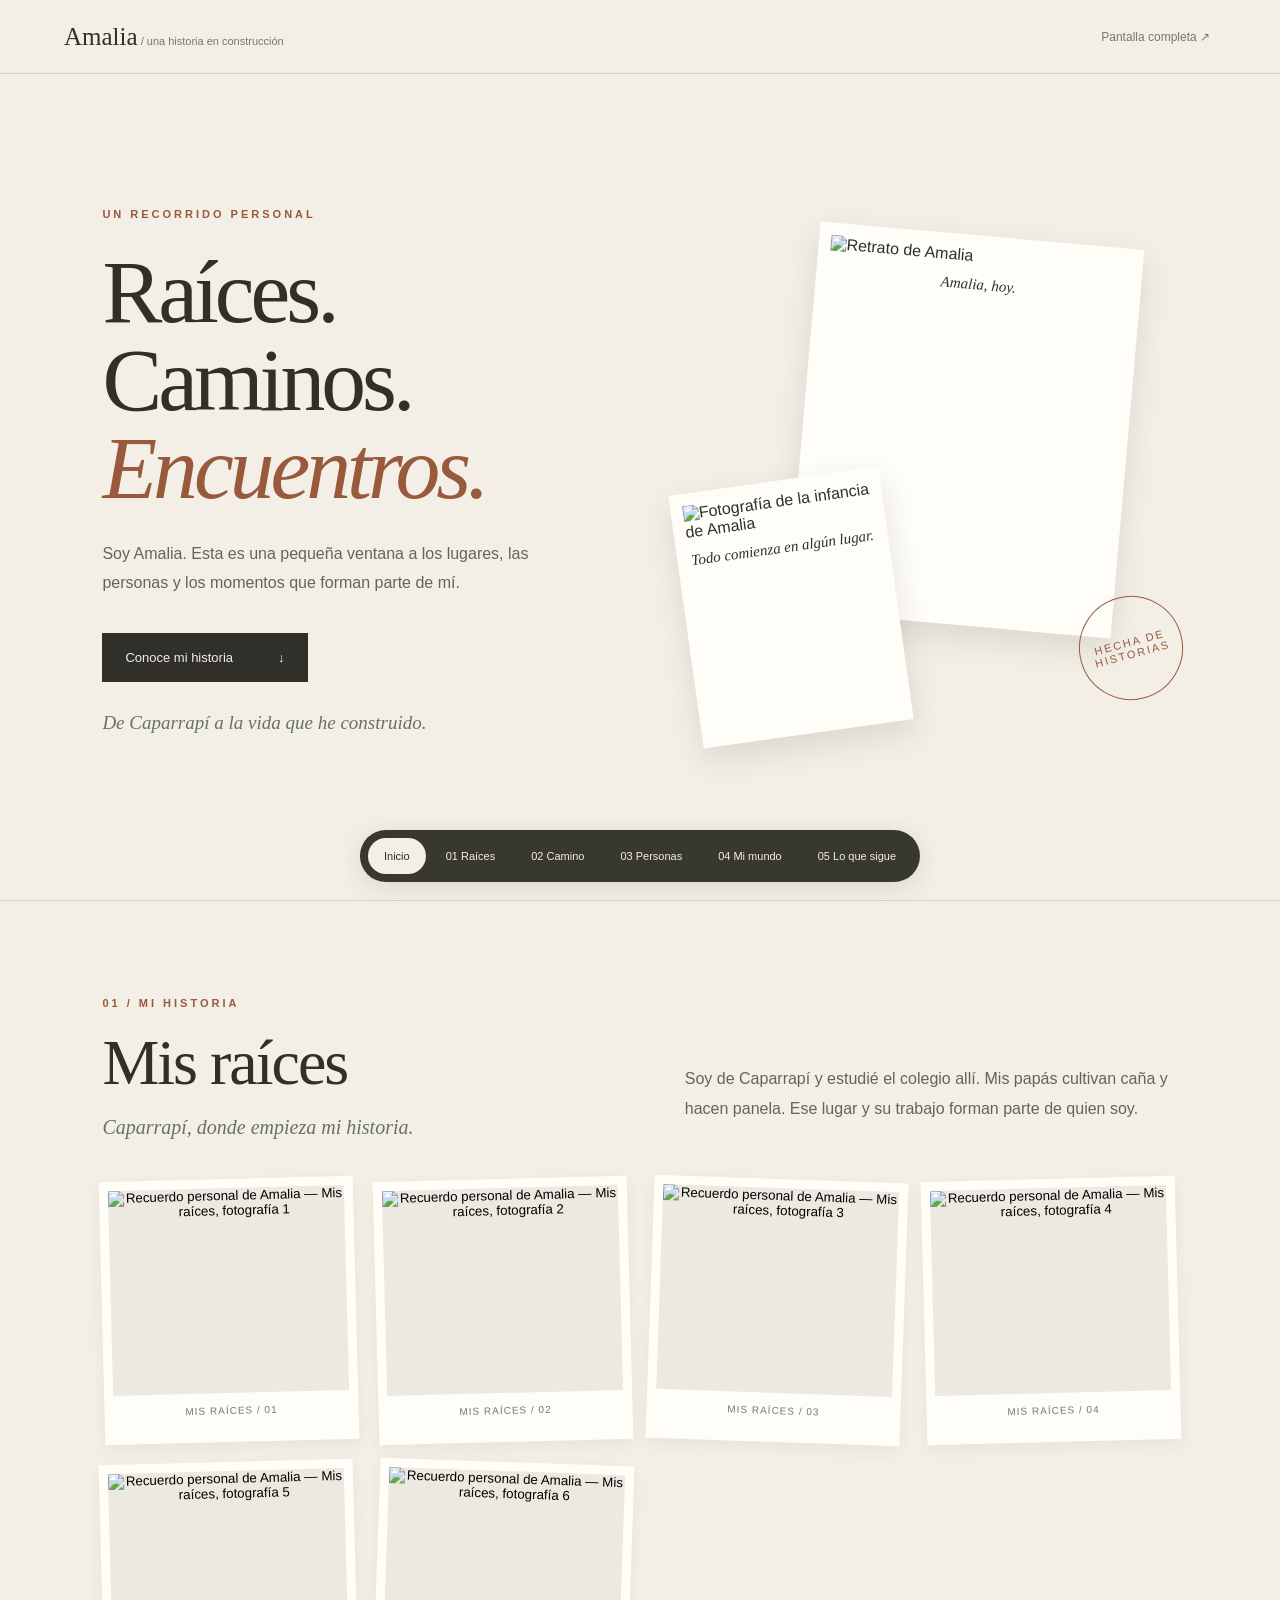
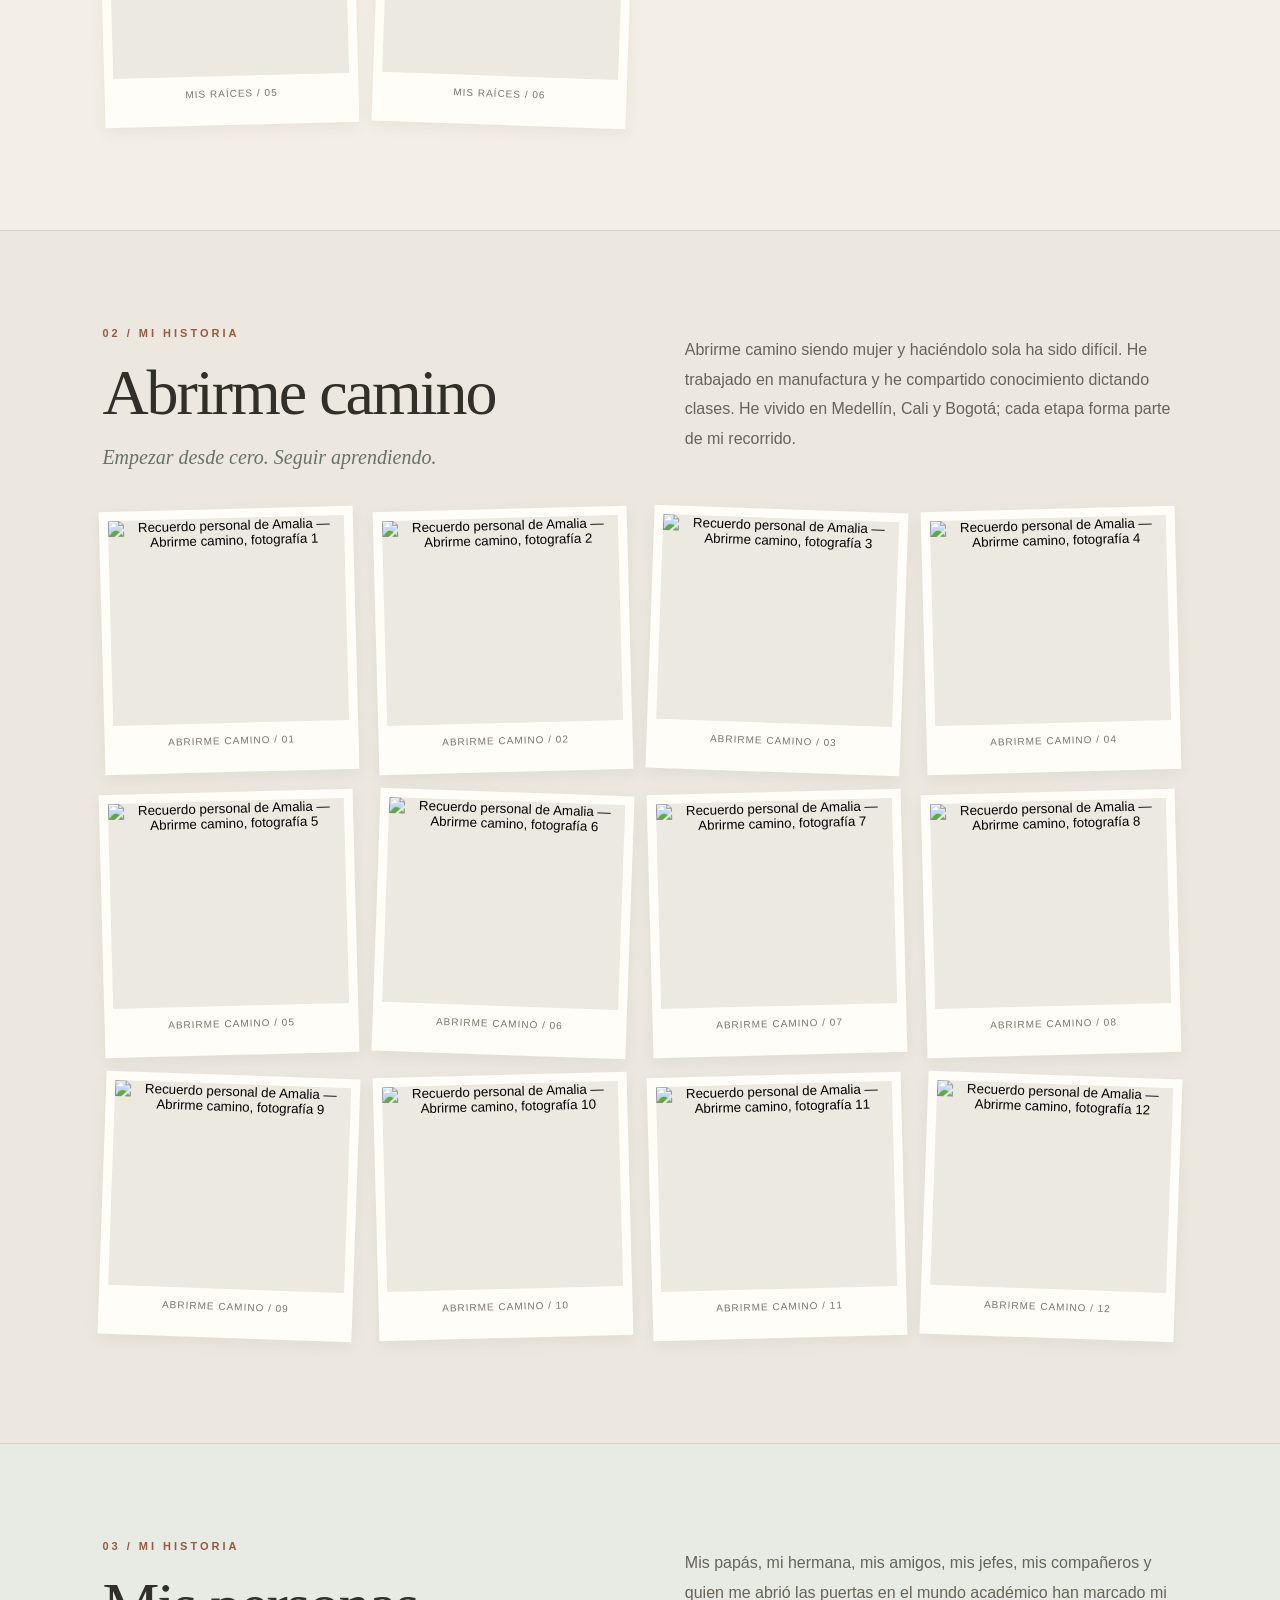
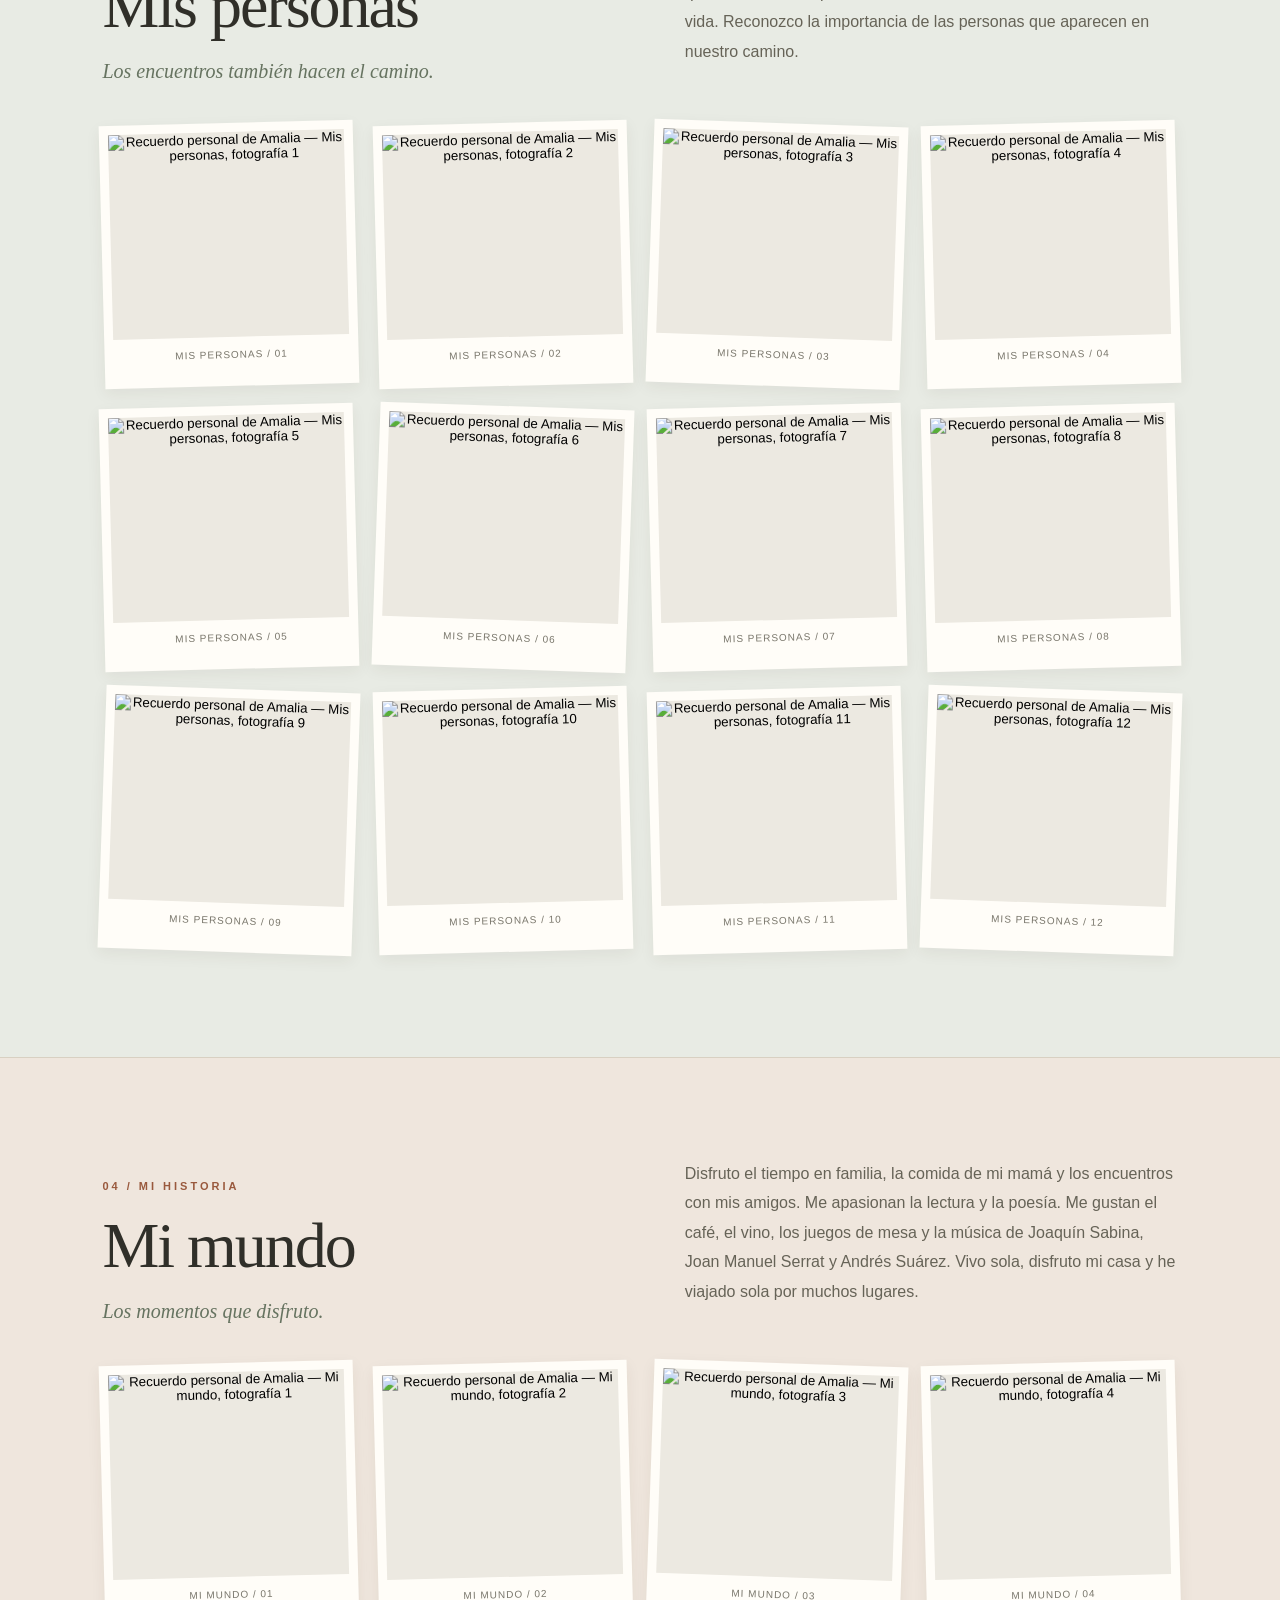
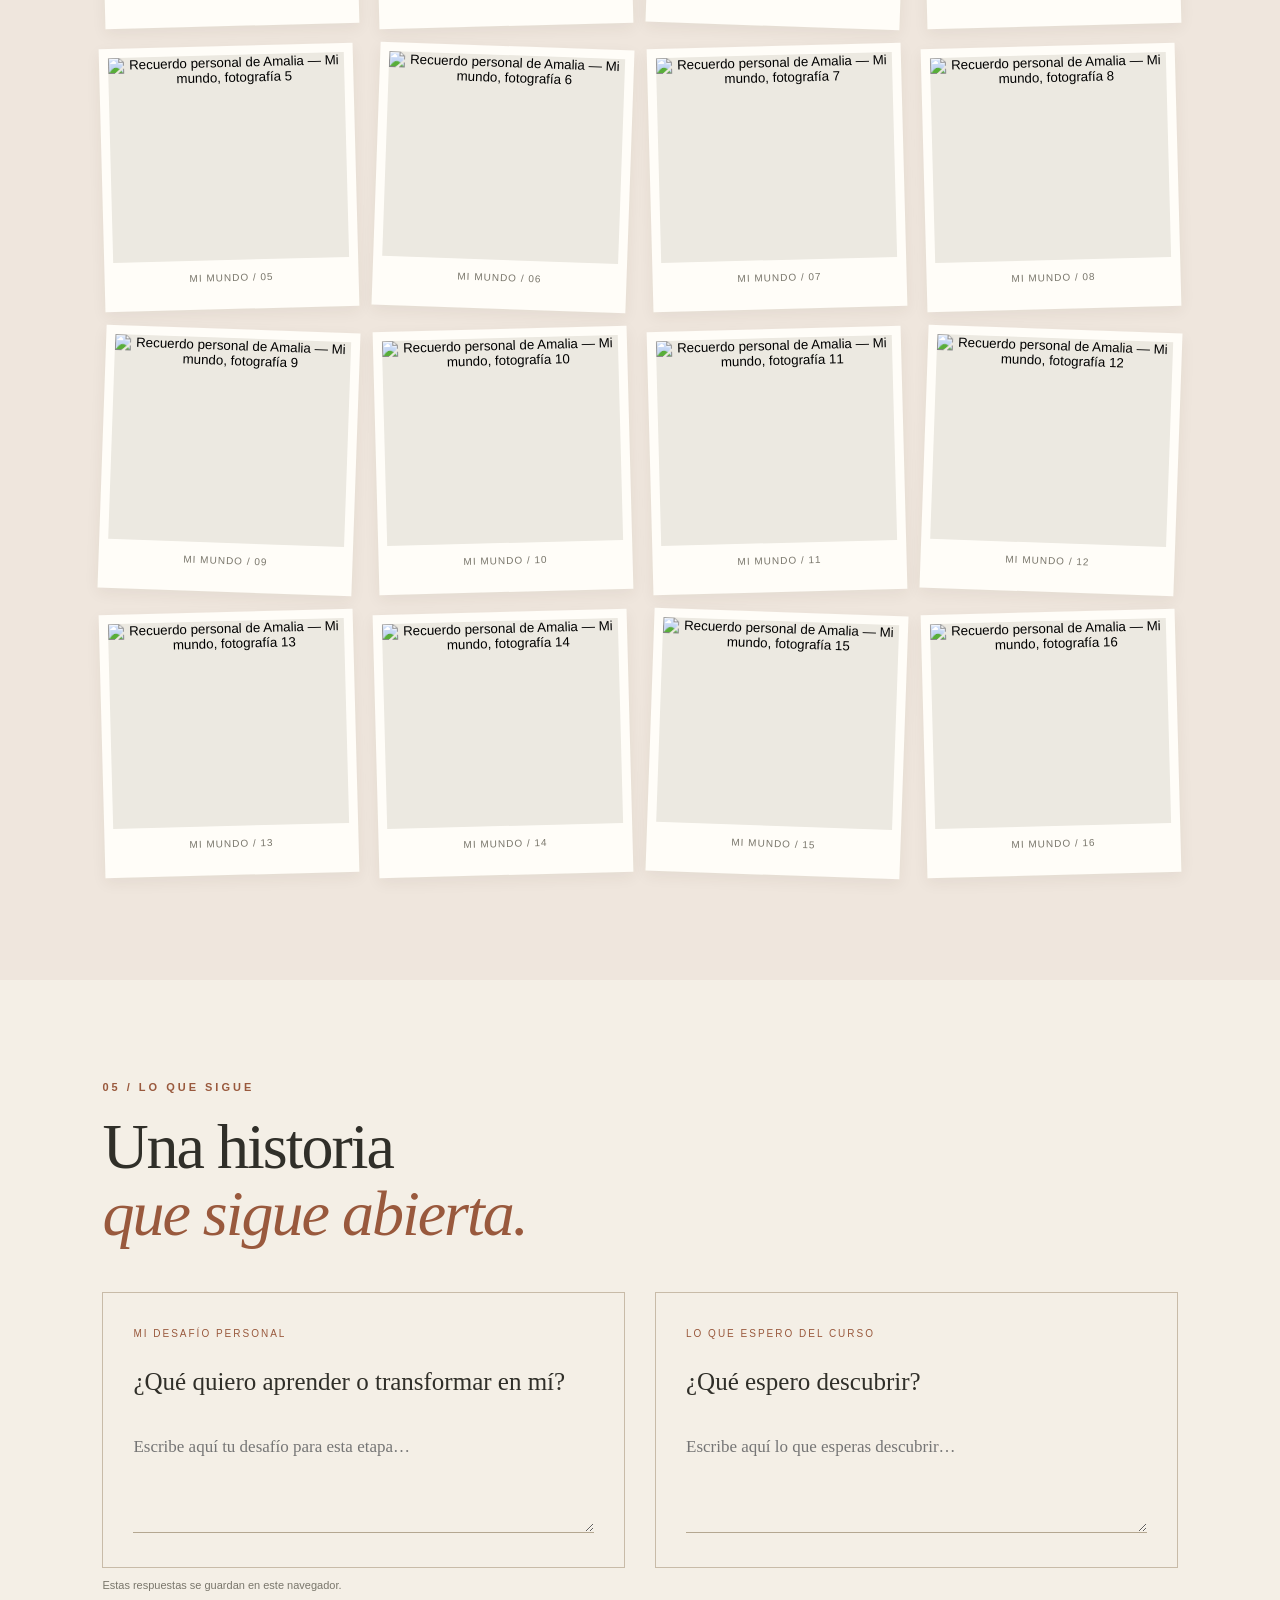
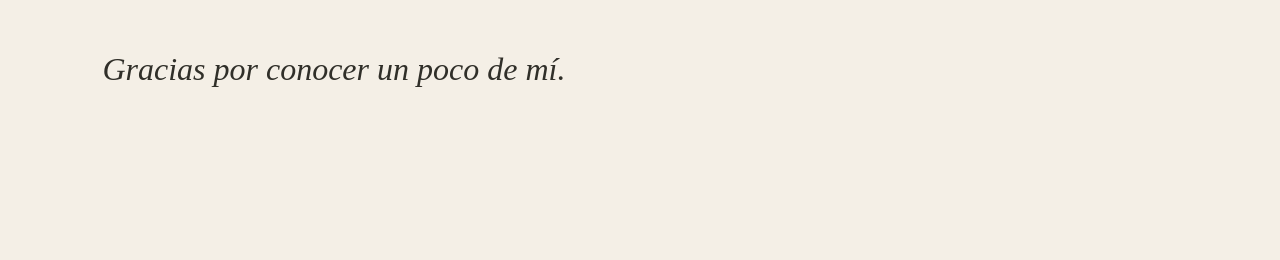
==== index.html @ 3c241d3d "Crear presentación visual de Amalia con navegación y álbumes" ====
<!doctype html>
<html lang="es"><head><meta charset="utf-8"><meta name="viewport" content="width=device-width,initial-scale=1"><meta name="robots" content="noindex,nofollow"><meta name="theme-color" content="#f4efe6"><title>Amalia · Una historia en construcción</title><link rel="stylesheet" href="style.css"></head>
<body><header><a class="brand" href="#inicio">Amalia<span> / una historia en construcción</span></a><button id="fullscreen" aria-label="Activar pantalla completa">Pantalla completa ↗</button></header>
<main><section class="cover" id="inicio"><div class="cover-copy"><p class="eyebrow">UN RECORRIDO PERSONAL</p><h1>Raíces.<br>Caminos.<br><em>Encuentros.</em></h1><p class="intro">Soy Amalia. Esta es una pequeña ventana a los lugares, las personas y los momentos que forman parte de mí.</p><a class="start" href="#capitulo-1">Conoce mi historia <span>↓</span></a><p class="handwritten">De Caparrapí a la vida que he construido.</p></div><div class="cover-photos"><figure class="portrait"><img src="assets/foto-07.jpg" alt="Retrato de Amalia"><figcaption>Amalia, hoy.</figcaption></figure><figure class="origin"><img src="assets/foto-29.jpg" alt="Fotografía de la infancia de Amalia"><figcaption>Todo comienza en algún lugar.</figcaption></figure><div class="stamp">HECHA DE<br>HISTORIAS</div></div></section><div id="chapters"></div>
<section class="future" id="capitulo-5"><p class="eyebrow">05 / LO QUE SIGUE</p><h2>Una historia<br><em>que sigue abierta.</em></h2><div class="questions"><article><span>MI DESAFÍO PERSONAL</span><h3>¿Qué quiero aprender o transformar en mí?</h3><textarea aria-label="Mi desafío personal" id="challenge" placeholder="Escribe aquí tu desafío para esta etapa…"></textarea></article><article><span>LO QUE ESPERO DEL CURSO</span><h3>¿Qué espero descubrir?</h3><textarea aria-label="Lo que espero descubrir en el curso" id="course" placeholder="Escribe aquí lo que esperas descubrir…"></textarea></article></div><p class="local-note">Estas respuestas se guardan en este navegador.</p><p class="closing">Gracias por conocer un poco de mí.</p></section></main>
<nav class="journey" aria-label="Secciones de la presentación"><a href="#inicio">Inicio</a><a href="#capitulo-1">01 Raíces</a><a href="#capitulo-2">02 Camino</a><a href="#capitulo-3">03 Personas</a><a href="#capitulo-4">04 Mi mundo</a><a href="#capitulo-5">05 Lo que sigue</a></nav>
<dialog id="viewer"><button id="close" aria-label="Cerrar fotografía">Cerrar ×</button><img id="large" alt=""><p id="photo-count"></p><button id="prev" aria-label="Fotografía anterior">←</button><button id="next" aria-label="Fotografía siguiente">→</button></dialog><script src="app.js"></script></body></html>
---- style.css ----
:root{--paper:#f4efe6;--ink:#302f29;--muted:#79766b;--rust:#99593d;--green:#667360}*{box-sizing:border-box}html{scroll-behavior:smooth;scroll-padding-top:75px}body{margin:0;background:var(--paper);color:var(--ink);font-family:Arial,sans-serif}button,a,textarea{-webkit-tap-highlight-color:transparent}button{cursor:pointer}a{color:inherit}header{height:74px;display:flex;align-items:center;justify-content:space-between;padding:0 5vw;border-bottom:1px solid #d8d0c2;position:relative}.brand{text-decoration:none;font-family:Georgia,serif;font-size:25px}.brand span{font-family:Arial,sans-serif;font-size:11px;color:var(--muted)}header button{background:none;border:0;color:var(--muted);font-size:12px}.cover{min-height:calc(100vh - 74px);padding:6vw 8vw 100px;display:grid;grid-template-columns:1fr 1fr;gap:7vw;align-items:center}.eyebrow{letter-spacing:3px;font-size:11px;color:var(--rust);font-weight:bold}h1{font:clamp(60px,7vw,110px)/.98 Georgia,serif;letter-spacing:-4px;margin:28px 0}em{color:var(--rust);font-weight:normal}.intro{font-size:16px;line-height:1.8;max-width:430px;color:#666357}.start{display:inline-flex;gap:45px;margin-top:20px;padding:17px 23px;background:var(--ink);color:var(--paper);text-decoration:none;font-size:13px}.handwritten{font:italic 19px Georgia,serif;margin-top:30px;color:var(--green)}.cover-photos{position:relative;min-height:480px}.cover-photos figure{position:absolute;background:#fffdf8;padding:12px 12px 24px;box-shadow:0 12px 30px #382c2520;margin:0}.cover-photos img{width:100%;height:100%;object-fit:cover}.portrait{width:66%;height:390px;left:24%;top:0;transform:rotate(5deg)}.portrait img{height:320px}.origin{width:43%;height:255px;left:0;top:245px;transform:rotate(-8deg)}.origin img{height:190px}.cover-photos figcaption{font:italic 15px Georgia,serif;text-align:center;padding-top:11px}.stamp{position:absolute;right:-5px;bottom:15px;border:1px solid var(--rust);border-radius:50%;width:104px;height:104px;display:flex;align-items:center;justify-content:center;text-align:center;transform:rotate(-15deg);color:var(--rust);font-size:11px;letter-spacing:2px}.chapter{padding:85px 8vw 105px;border-top:1px solid #d8d0c2;min-height:100vh}.chapter-head{display:grid;grid-template-columns:1fr 1fr;gap:7vw;align-items:end;margin-bottom:40px}h2{font:clamp(40px,5vw,70px)/1.05 Georgia,serif;letter-spacing:-2px;margin:20px 0}.subtitle{font:italic 20px Georgia,serif;color:var(--green);margin:0}.body-copy{font-size:16px;line-height:1.85;color:#666357;max-width:600px}.gallery{display:grid;grid-template-columns:repeat(4,1fr);gap:20px;align-items:start}.photo{padding:9px 9px 26px;background:#fffdf8;border:0;box-shadow:0 5px 15px #382c2510;transform:rotate(-1.5deg);transition:transform .2s;position:relative}.photo:nth-child(3n){transform:rotate(2deg)}.photo:hover,.photo:focus-visible{transform:rotate(0) translateY(-5px)}.photo img{width:100%;height:205px;object-fit:contain;background:#ece9e1;display:block}.photo small{display:block;margin-top:12px;color:var(--muted);font-size:10px;letter-spacing:1px}.chapter:nth-child(2){background:#ece8df}.chapter:nth-child(3){background:#e8ebe4}.chapter:nth-child(4){background:#efe6dd}.future{padding:90px 8vw 140px;min-height:95vh}.questions{display:grid;grid-template-columns:1fr 1fr;gap:30px;margin-top:45px}.questions article{padding:30px;border:1px solid #c8bba8}.questions span{letter-spacing:2px;font-size:10px;color:var(--rust)}h3{font:25px/1.3 Georgia,serif}textarea{width:100%;min-height:110px;resize:vertical;background:transparent;border:0;border-bottom:1px solid #b4a791;font:17px/1.7 Georgia,serif;color:var(--ink);padding:10px 0}.local-note{color:var(--muted);font-size:11px}.closing{font:italic 32px Georgia,serif;margin-top:60px}.journey{position:fixed;bottom:18px;left:50%;transform:translateX(-50%);display:flex;gap:4px;background:#302f29f5;color:#f4efe6;border-radius:40px;padding:8px;z-index:10;box-shadow:0 5px 25px #302f2920;white-space:nowrap}.journey a{text-decoration:none;font-size:11px;padding:12px 16px;border-radius:30px}.journey a.active{background:var(--paper);color:var(--ink)}dialog{width:min(94vw,1100px);height:92vh;border:0;background:#211f1c;color:white;padding:50px 50px 35px}dialog::backdrop{background:#000b}#large{width:100%;height:calc(100% - 35px);object-fit:contain}#close{position:absolute;right:18px;top:14px;background:none;color:white;border:0}#photo-count{text-align:center;font-size:12px}#prev,#next{position:absolute;top:50%;background:#ffffff22;color:white;border:0;border-radius:50%;width:36px;height:36px;font-size:20px}#prev{left:10px}#next{right:10px}:focus-visible{outline:2px solid var(--rust);outline-offset:4px}@media(max-width:800px){.brand span{display:none}.cover{grid-template-columns:1fr;padding:45px 7vw 90px;gap:35px}h1{font-size:70px}.cover-photos{min-height:440px;max-width:430px;width:100%;margin:auto}.portrait{height:340px}.portrait img{height:270px}.origin{top:210px}.stamp{bottom:0}.chapter{padding:55px 7vw 95px}.chapter-head{grid-template-columns:1fr;gap:15px}.gallery{grid-template-columns:repeat(2,1fr);gap:14px}.photo img{height:180px}.questions{grid-template-columns:1fr}.future{padding:60px 7vw 130px}.journey{max-width:96vw;overflow:auto;justify-content:flex-start;bottom:10px}.journey a{padding:10px 11px;font-size:10px}dialog{padding:45px 30px 30px}}@media(prefers-reduced-motion:reduce){html{scroll-behavior:auto}.photo{transition:none}}@media print{header,.journey,dialog,.local-note{display:none}.cover,.chapter,.future{min-height:auto;break-after:page}.gallery{grid-template-columns:repeat(4,1fr)}.photo{box-shadow:none}textarea{resize:none}}
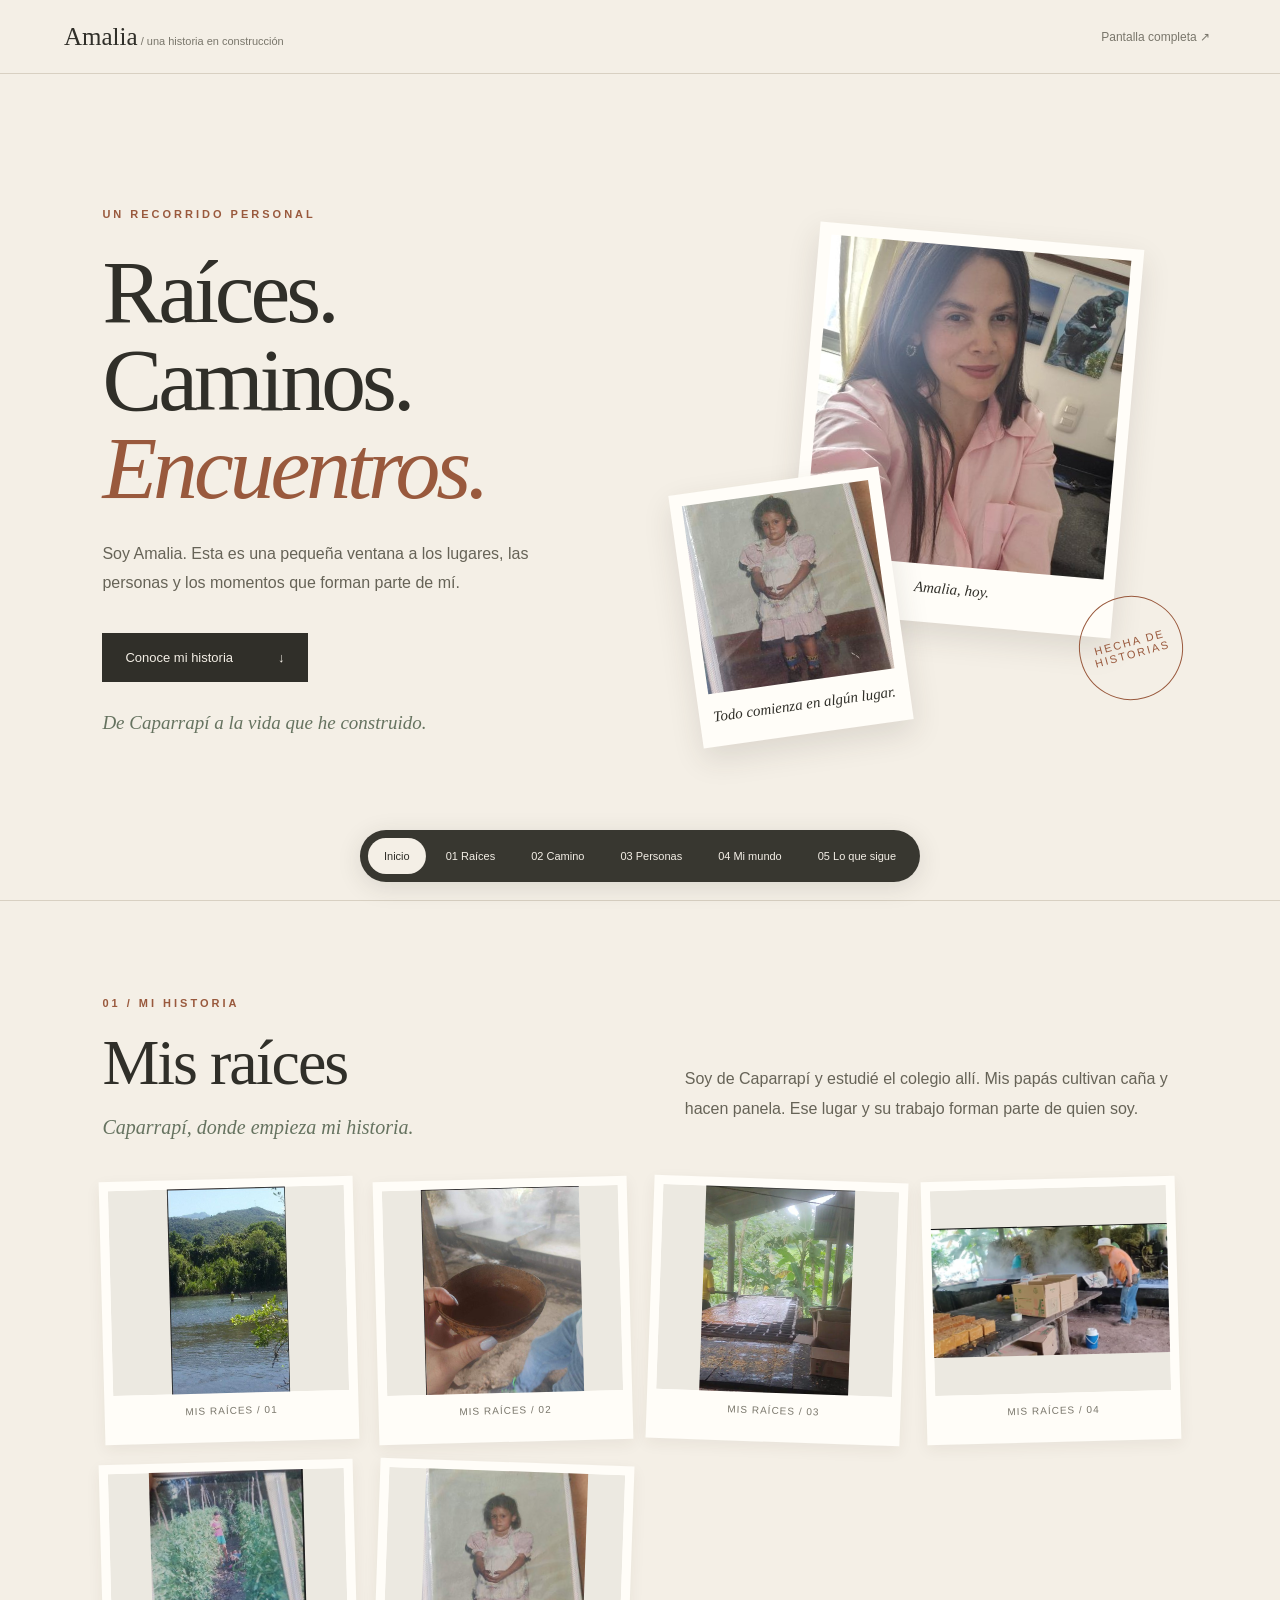
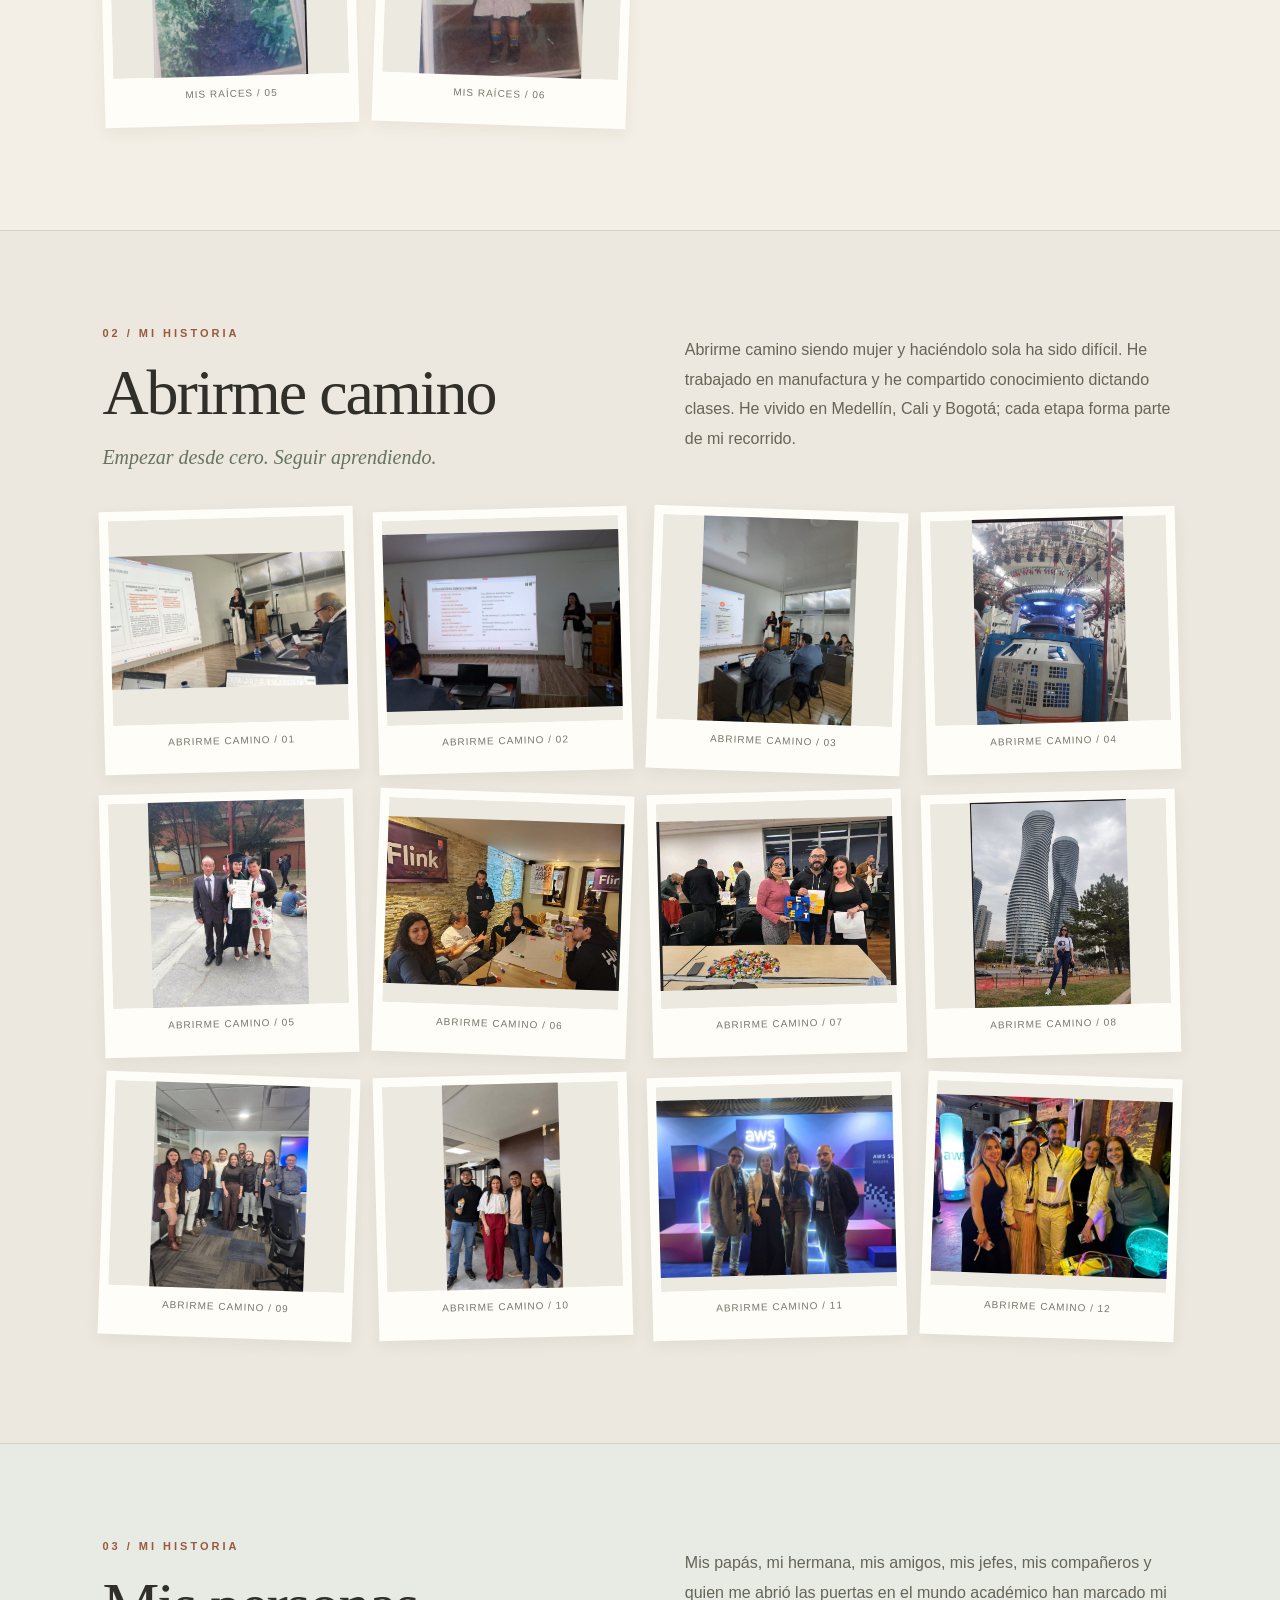
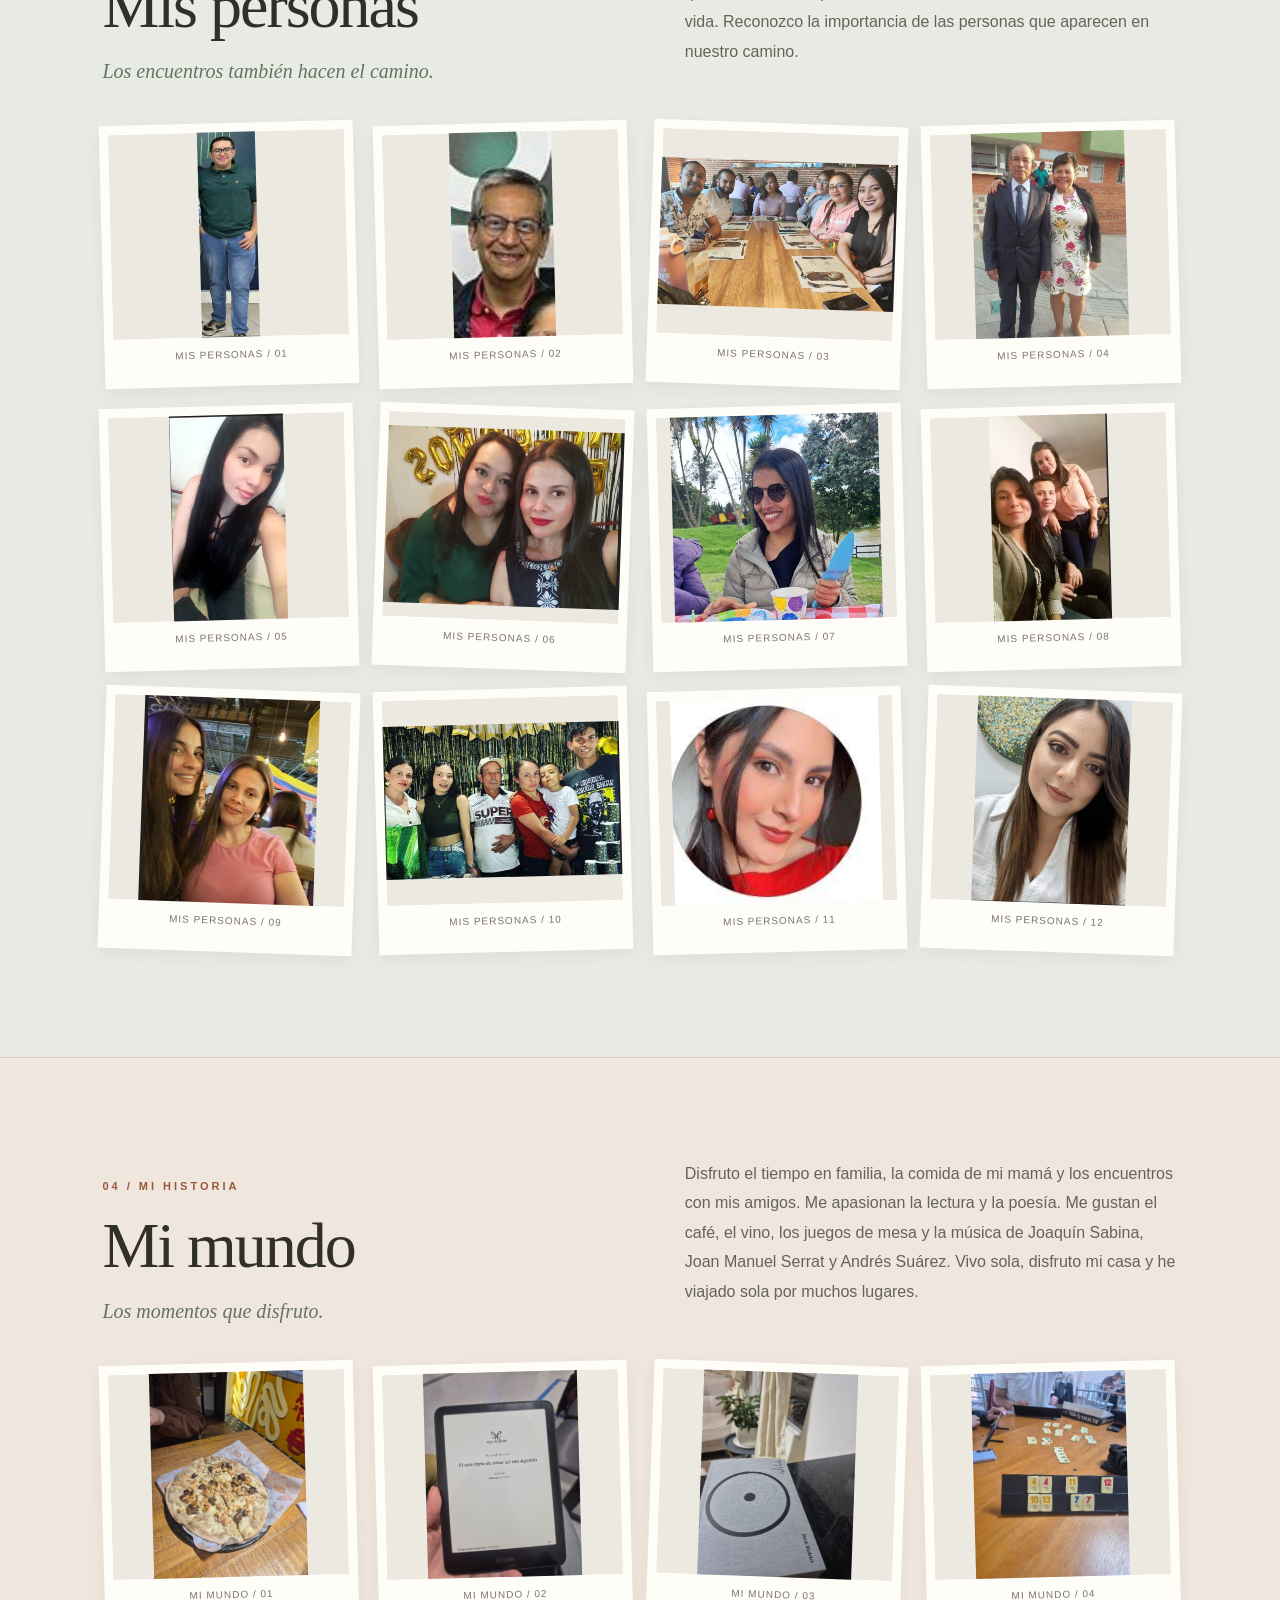
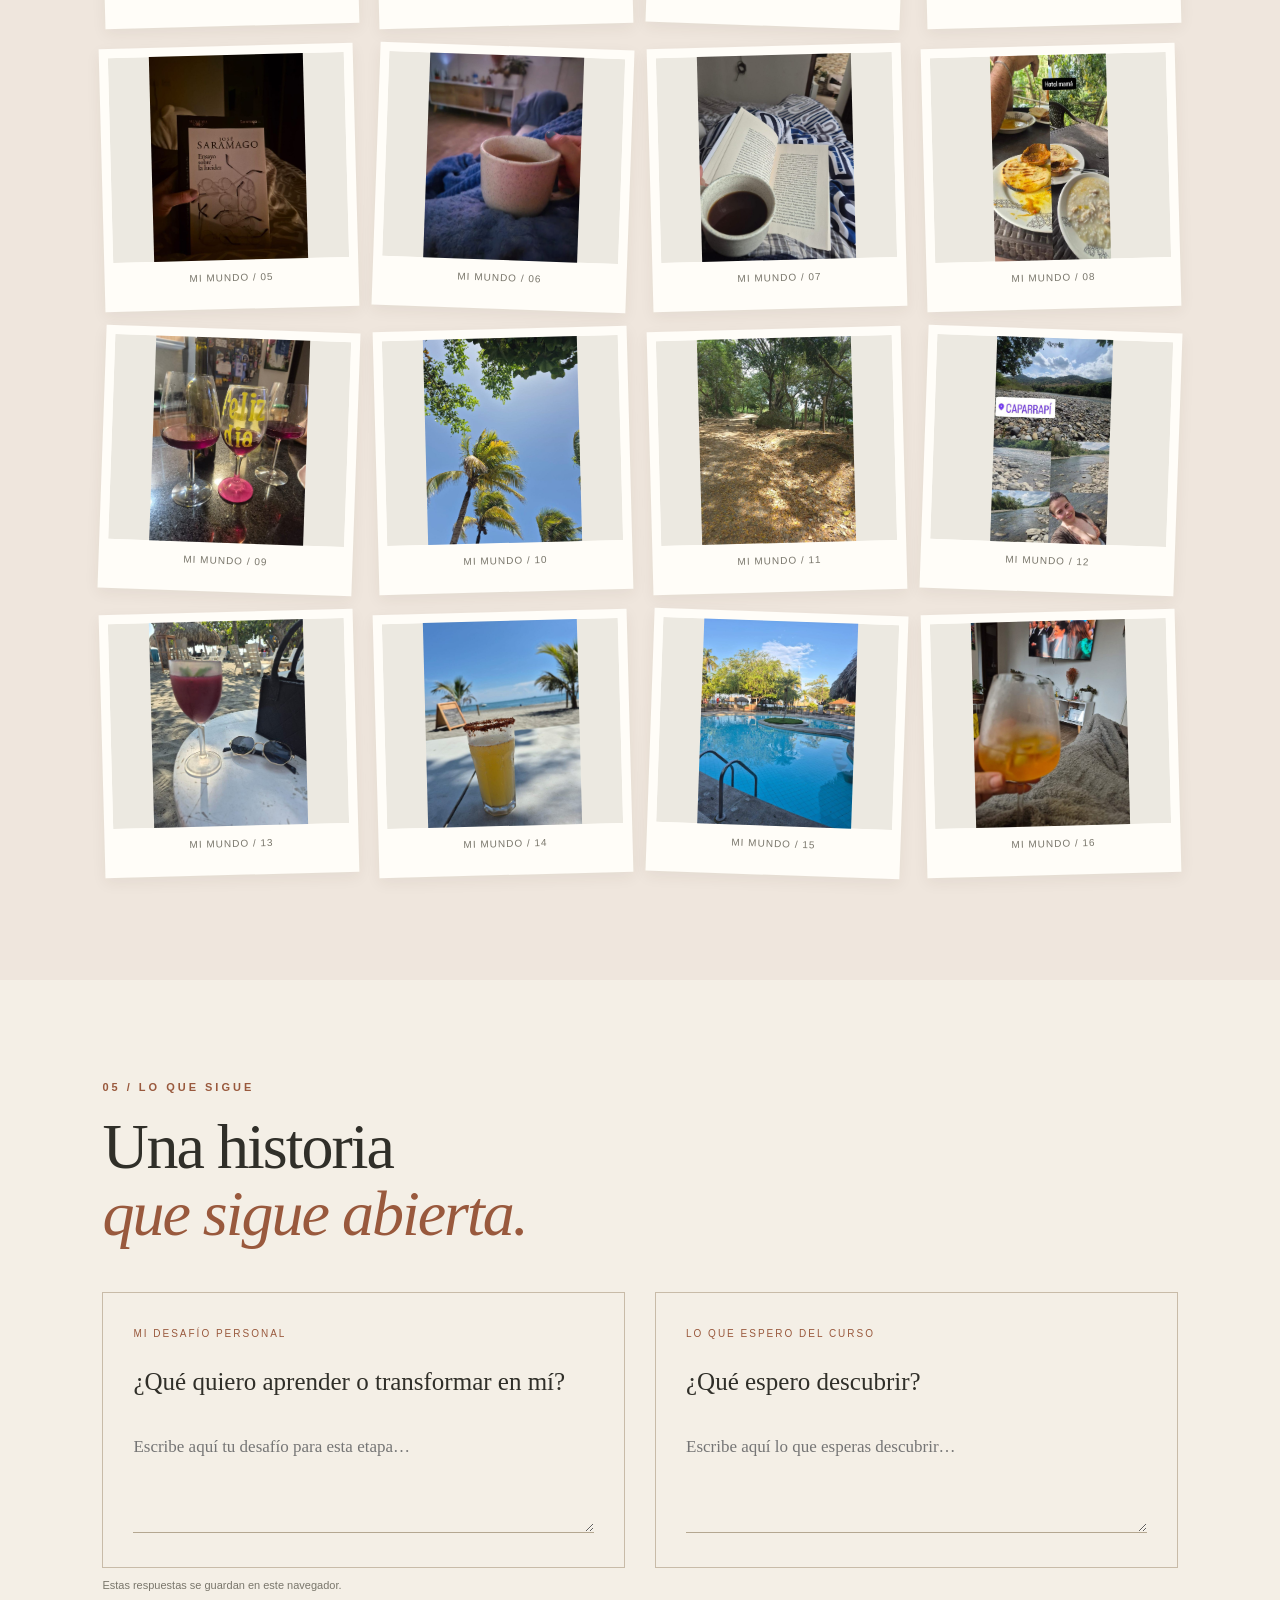
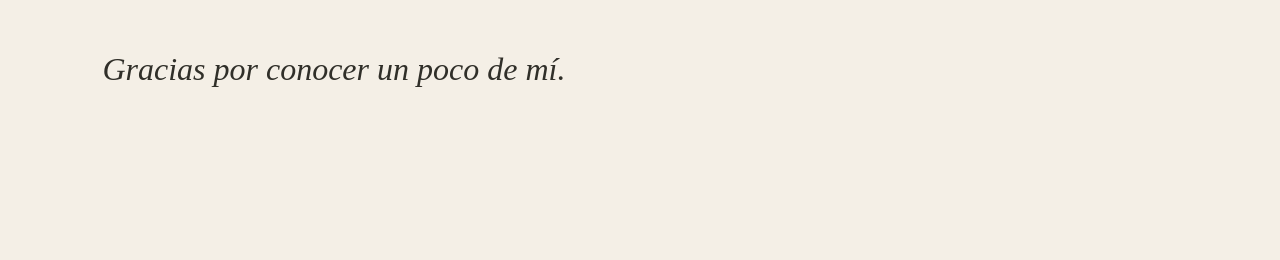
==== commit e9759d39: "Corregir portada con el retrato indicado por Amalia" ====
--- a/index.html
+++ b/index.html
@@ -1,7 +1,7 @@
 <!doctype html>
 <html lang="es"><head><meta charset="utf-8"><meta name="viewport" content="width=device-width,initial-scale=1"><meta name="robots" content="noindex,nofollow"><meta name="theme-color" content="#f4efe6"><title>Amalia · Una historia en construcción</title><link rel="stylesheet" href="style.css"></head>
 <body><header><a class="brand" href="#inicio">Amalia<span> / una historia en construcción</span></a><button id="fullscreen" aria-label="Activar pantalla completa">Pantalla completa ↗</button></header>
-<main><section class="cover" id="inicio"><div class="cover-copy"><p class="eyebrow">UN RECORRIDO PERSONAL</p><h1>Raíces.<br>Caminos.<br><em>Encuentros.</em></h1><p class="intro">Soy Amalia. Esta es una pequeña ventana a los lugares, las personas y los momentos que forman parte de mí.</p><a class="start" href="#capitulo-1">Conoce mi historia <span>↓</span></a><p class="handwritten">De Caparrapí a la vida que he construido.</p></div><div class="cover-photos"><figure class="portrait"><img src="assets/foto-07.jpg" alt="Retrato de Amalia"><figcaption>Amalia, hoy.</figcaption></figure><figure class="origin"><img src="assets/foto-29.jpg" alt="Fotografía de la infancia de Amalia"><figcaption>Todo comienza en algún lugar.</figcaption></figure><div class="stamp">HECHA DE<br>HISTORIAS</div></div></section><div id="chapters"></div>
+<main><section class="cover" id="inicio"><div class="cover-copy"><p class="eyebrow">UN RECORRIDO PERSONAL</p><h1>Raíces.<br>Caminos.<br><em>Encuentros.</em></h1><p class="intro">Soy Amalia. Esta es una pequeña ventana a los lugares, las personas y los momentos que forman parte de mí.</p><a class="start" href="#capitulo-1">Conoce mi historia <span>↓</span></a><p class="handwritten">De Caparrapí a la vida que he construido.</p></div><div class="cover-photos"><figure class="portrait"><img src="[data-uri]" alt="Retrato de Amalia"><figcaption>Amalia, hoy.</figcaption></figure><figure class="origin"><img src="assets/foto-29.jpg" alt="Fotografía de la infancia de Amalia"><figcaption>Todo comienza en algún lugar.</figcaption></figure><div class="stamp">HECHA DE<br>HISTORIAS</div></div></section><div id="chapters"></div>
 <section class="future" id="capitulo-5"><p class="eyebrow">05 / LO QUE SIGUE</p><h2>Una historia<br><em>que sigue abierta.</em></h2><div class="questions"><article><span>MI DESAFÍO PERSONAL</span><h3>¿Qué quiero aprender o transformar en mí?</h3><textarea aria-label="Mi desafío personal" id="challenge" placeholder="Escribe aquí tu desafío para esta etapa…"></textarea></article><article><span>LO QUE ESPERO DEL CURSO</span><h3>¿Qué espero descubrir?</h3><textarea aria-label="Lo que espero descubrir en el curso" id="course" placeholder="Escribe aquí lo que esperas descubrir…"></textarea></article></div><p class="local-note">Estas respuestas se guardan en este navegador.</p><p class="closing">Gracias por conocer un poco de mí.</p></section></main>
 <nav class="journey" aria-label="Secciones de la presentación"><a href="#inicio">Inicio</a><a href="#capitulo-1">01 Raíces</a><a href="#capitulo-2">02 Camino</a><a href="#capitulo-3">03 Personas</a><a href="#capitulo-4">04 Mi mundo</a><a href="#capitulo-5">05 Lo que sigue</a></nav>
 <dialog id="viewer"><button id="close" aria-label="Cerrar fotografía">Cerrar ×</button><img id="large" alt=""><p id="photo-count"></p><button id="prev" aria-label="Fotografía anterior">←</button><button id="next" aria-label="Fotografía siguiente">→</button></dialog><script src="app.js"></script></body></html>
